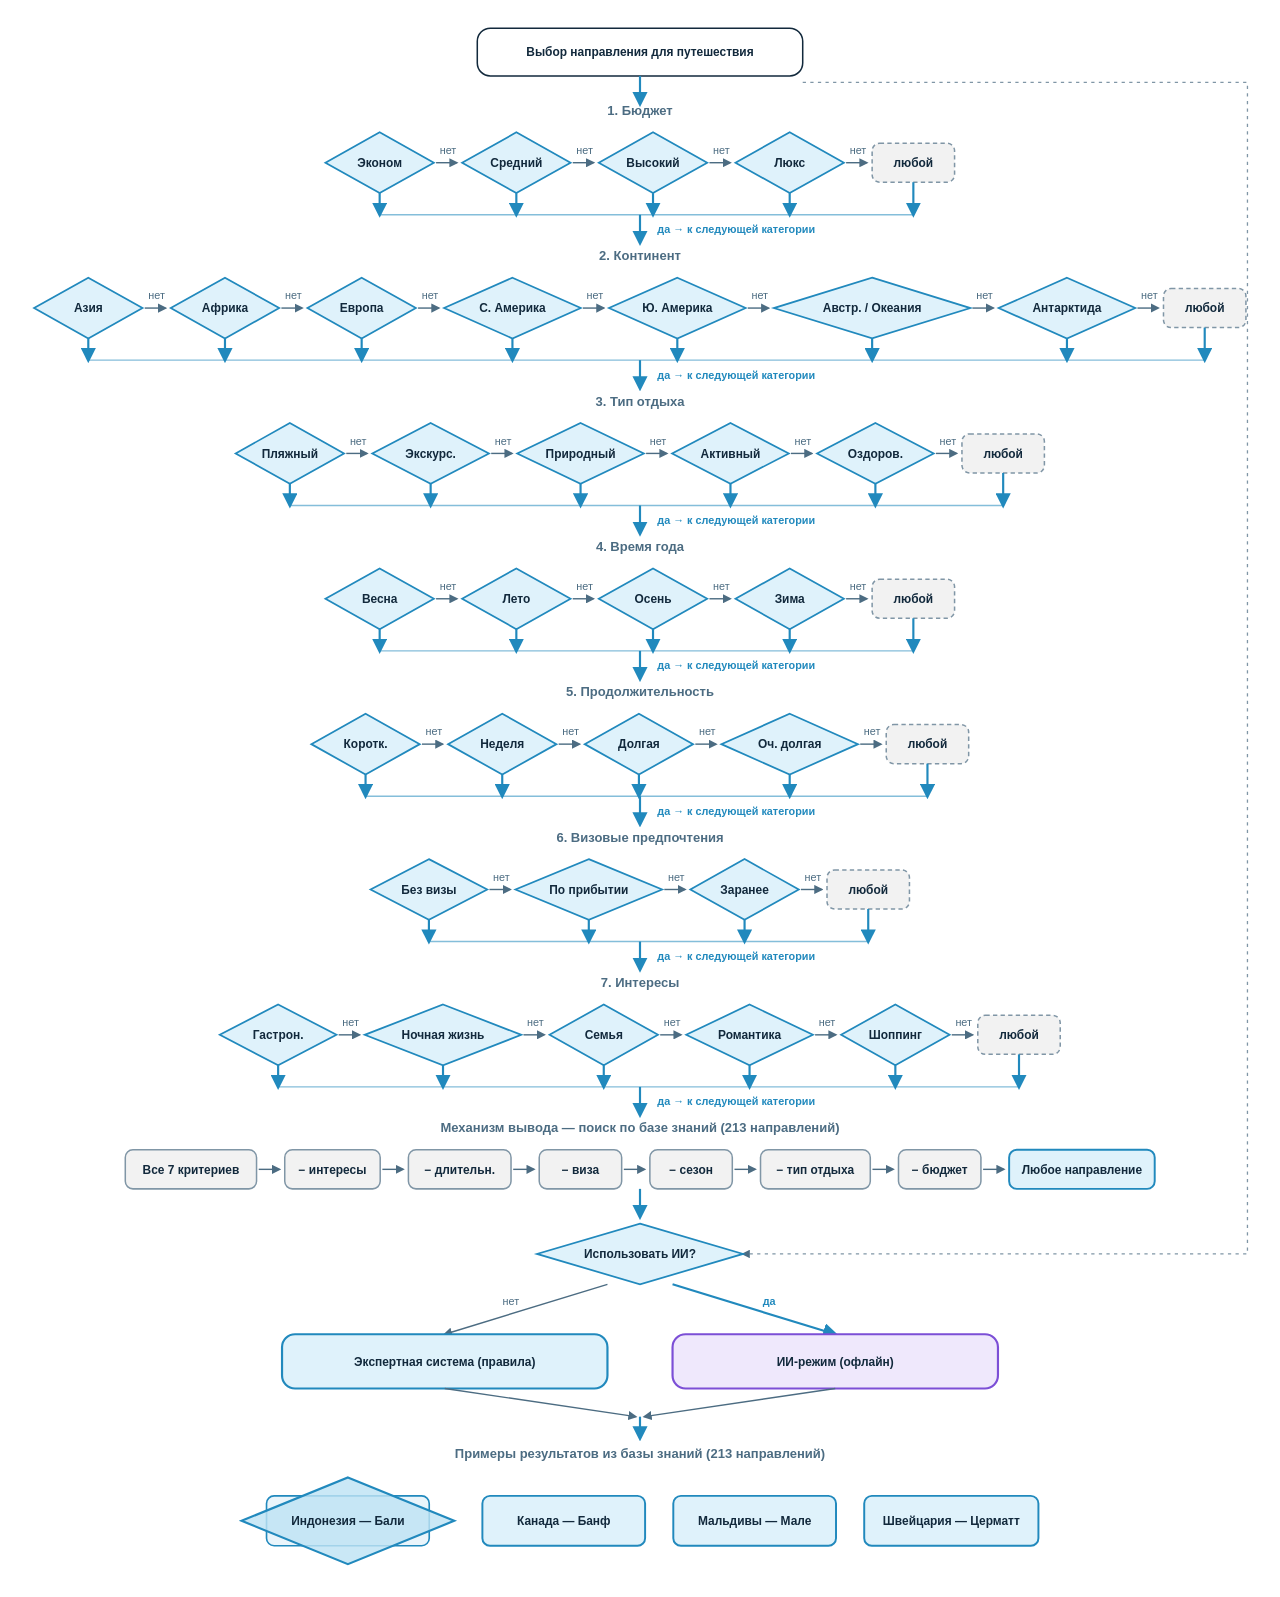
==== MyProgram/shema.html @ 43edcd1a "first commit" ====
<!DOCTYPE html>
<html lang="ru">
<head>
<meta charset="UTF-8">
<title>Схема</title>
<style>
  html, body {
    margin: 0;
    padding: 0;
    background: #ffffff;
    overflow-x: auto;
  }
  #diagram {
    display: block;
    min-width: 900px;
  }
  .node-text {
    fill: #12293c;
    font: 600 11px Arial, sans-serif;
  }
  .row-title {
    fill: #4c6c82;
    font: 700 12px Arial, sans-serif;
  }
  .edge-label {
    fill: #4c6c82;
    font: 500 10px Arial, sans-serif;
  }
  .edge-label-accent {
    fill: #2189bd;
    font: 700 10px Arial, sans-serif;
  }

  /* Ромб = вопрос (Да/Нет пользователю) */
  .q-diamond {
    fill: #dff2fb;
    stroke: #2189bd;
    stroke-width: 1.6;
  }
  /* Прямоугольник = ответ / результат / системное действие */
  .a-rect {
    fill: #ffffff;
    stroke: #12293c;
    stroke-width: 1.4;
  }
  .a-rect-wild {
    fill: #f2f2f2;
    stroke: #8096a6;
    stroke-width: 1.4;
    stroke-dasharray: 4 3;
  }
  .a-rect-stage {
    fill: #f2f2f2;
    stroke: #8096a6;
    stroke-width: 1.4;
  }
  .a-rect-final {
    fill: #dff2fb;
    stroke: #2189bd;
    stroke-width: 1.8;
  }
  .a-rect-rules {
    fill: #dff2fb;
    stroke: #2189bd;
    stroke-width: 2;
  }
  /* Наложенные ромб + прямоугольник - особый пример результата (ромб поверх, обе фигуры в одной голубой гамме) */
  .a-rect-overlay {
    fill: #eaf5fb;
    stroke: #2189bd;
    stroke-width: 1.5;
  }
  .q-diamond-overlay {
    fill: #bfe3f5;
    fill-opacity: 0.82;
    stroke: #2189bd;
    stroke-width: 2;
  }
  .a-rect-ai {
    fill: #efe8fc;
    stroke: #7c4fd6;
    stroke-width: 2;
  }

  .edge { stroke: #4c6c82; stroke-width: 1.3; fill: none; }
  .trunk { stroke: #2189bd; stroke-width: 2; fill: none; }
  .trunk-bus { stroke: #2189bd; stroke-width: 1.3; opacity: 0.55; }
  .bypass { stroke: #8096a6; stroke-width: 1.2; fill: none; stroke-dasharray: 3 4; }
  .mk-soft { fill: #4c6c82; }
  .mk-accent { fill: #2189bd; }
</style>
</head>
<body>
<svg id="diagram" viewBox="0 0 1180 1300" xmlns="http://www.w3.org/2000/svg">
  <defs>
    <marker id="arrow-soft" viewBox="0 0 10 10" refX="8" refY="5" markerWidth="6.5" markerHeight="6.5" orient="auto-start-reverse">
      <path d="M0,0 L10,5 L0,10 z" class="mk-soft"></path>
    </marker>
    <marker id="arrow-accent" viewBox="0 0 10 10" refX="8" refY="5" markerWidth="7" markerHeight="7" orient="auto-start-reverse">
      <path d="M0,0 L10,5 L0,10 z" class="mk-accent"></path>
    </marker>
  </defs>
</svg>

<script>
(function () {
  const SVG_NS = "http://www.w3.org/2000/svg";
  const svg = document.getElementById('diagram');
  const W = 1180;
  const CX = W / 2;
  const DIAMOND_H = 56;
  const RECT_H = 36;
  const NODE_GAP = 26;
  const STUB = 20;
  const ARROW_LEN = 26;
  const ROW_GAP_AFTER = 16;

  function el(tag, attrs, cls) {
    const e = document.createElementNS(SVG_NS, tag);
    for (const k in attrs) e.setAttribute(k, attrs[k]);
    if (cls) e.setAttribute('class', cls);
    return e;
  }
  function text(x, y, str, cls, anchor) {
    const t = el('text', { x: x, y: y, 'text-anchor': anchor || 'middle' }, cls);
    t.textContent = str;
    return t;
  }
  function diamondWidthFor(label) {
    return Math.max(100, 34 + label.length * 9.2);
  }
  function rectWidthFor(label) {
    return Math.max(76, 22 + label.length * 6.6);
  }

  // Ромб = вопрос "Да/Нет" пользователю
  function drawDiamond(cx, cy, w, h, label) {
    const hw = w / 2, hh = h / 2;
    const points = [
      cx + ',' + (cy - hh),
      (cx + hw) + ',' + cy,
      cx + ',' + (cy + hh),
      (cx - hw) + ',' + cy
    ].join(' ');
    svg.appendChild(el('polygon', { points: points }, 'q-diamond'));
    svg.appendChild(text(cx, cy + 4, label, 'node-text'));
    return { cx: cx, cy: cy, w: w, topY: cy - hh, bottomY: cy + hh };
  }

  // Прямоугольник = ответ / результат / системное действие
  function drawRectNode(cx, cy, w, h, label, cls) {
    const hw = w / 2, hh = h / 2;
    svg.appendChild(el('rect', { x: cx - hw, y: cy - hh, width: w, height: h, rx: 7 }, cls || 'a-rect'));
    svg.appendChild(text(cx, cy + 4, label, 'node-text'));
    return { cx: cx, cy: cy, w: w, topY: cy - hh, bottomY: cy + hh };
  }

  function bigRect(x, y, w, h, cls, lines) {
    svg.appendChild(el('rect', { x: x, y: y, width: w, height: h, rx: 12 }, cls));
    const midX = x + w / 2;
    if (lines.length === 1) {
      svg.appendChild(text(midX, y + h / 2 + 4, lines[0], 'node-text'));
    } else {
      svg.appendChild(text(midX, y + h / 2 - 3, lines[0], 'node-text'));
      svg.appendChild(text(midX, y + h / 2 + 15, lines[1], 'edge-label'));
    }
  }

  // --- Старт ---
  let cursorY = 26;
  const startW = 300, startH = 44;
  bigRect(CX - startW / 2, cursorY, startW, startH, 'a-rect', ['Выбор направления для путешествия']);
  const startBottomY = cursorY + startH;
  const toggleAnchorY = startBottomY + 6;
  const toggleAnchorX = CX + startW / 2;
  cursorY = startBottomY + ARROW_LEN;
  svg.appendChild(el('line', { x1: CX, y1: startBottomY, x2: CX, y2: cursorY, 'marker-end': 'url(#arrow-accent)' }, 'trunk'));
  cursorY += 10;

  function drawCascadeRow(n, title, options) {
    svg.appendChild(text(CX, cursorY, n + '. ' + title, 'row-title'));
    const nodesMeta = options.map(function (label) {
      return { label: label, w: diamondWidthFor(label), h: DIAMOND_H, diamond: true };
    });
    nodesMeta.push({ label: 'любой', w: rectWidthFor('любой'), h: RECT_H, diamond: false });

    const totalW = nodesMeta.reduce(function (s, m) { return s + m.w; }, 0) + NODE_GAP * (nodesMeta.length - 1);
    const maxH = Math.max.apply(null, nodesMeta.map(function (m) { return m.h; }));
    const rowMidY = cursorY + 16 + maxH / 2;

    let x = CX - totalW / 2;
    const nodes = [];
    nodesMeta.forEach(function (m) {
      const cxi = x + m.w / 2;
      const node = m.diamond
        ? drawDiamond(cxi, rowMidY, m.w, m.h, m.label)
        : drawRectNode(cxi, rowMidY, m.w, m.h, m.label, 'a-rect-wild');
      nodes.push(node);
      x += m.w + NODE_GAP;
    });

    nodes.forEach(function (node, i) {
      if (i === 0) return;
      const prev = nodes[i - 1];
      svg.appendChild(el('line', { x1: prev.cx + prev.w / 2 + 2, y1: rowMidY, x2: node.cx - node.w / 2 - 5, y2: rowMidY, 'marker-end': 'url(#arrow-soft)' }, 'edge'));
      svg.appendChild(text((prev.cx + prev.w / 2 + node.cx - node.w / 2) / 2, rowMidY - 8, 'нет', 'edge-label'));
    });

    const collectorY = rowMidY + maxH / 2 + STUB;
    nodes.forEach(function (node) {
      svg.appendChild(el('line', { x1: node.cx, y1: node.bottomY, x2: node.cx, y2: collectorY, 'marker-end': 'url(#arrow-accent)' }, 'trunk'));
    });
    svg.appendChild(el('line', { x1: nodes[0].cx, y1: collectorY, x2: nodes[nodes.length - 1].cx, y2: collectorY }, 'trunk-bus'));

    const nextY = collectorY + ARROW_LEN;
    svg.appendChild(el('line', { x1: CX, y1: collectorY, x2: CX, y2: nextY, 'marker-end': 'url(#arrow-accent)' }, 'trunk'));
    // Подпись стрелки сдвинута в сторону от самой линии, чтобы текст не наезжал на стрелку
    svg.appendChild(text(CX + 16, collectorY + (nextY - collectorY) / 2 + 4, 'да → к следующей категории', 'edge-label-accent', 'start'));
    cursorY = nextY + ROW_GAP_AFTER;
  }

  const CATEGORIES = [
    { title: 'Бюджет', options: ['Эконом', 'Средний', 'Высокий', 'Люкс'] },
    { title: 'Континент', options: ['Азия', 'Африка', 'Европа', 'С. Америка', 'Ю. Америка', 'Австр. / Океания', 'Антарктида'] },
    { title: 'Тип отдыха', options: ['Пляжный', 'Экскурс.', 'Природный', 'Активный', 'Оздоров.'] },
    { title: 'Время года', options: ['Весна', 'Лето', 'Осень', 'Зима'] },
    { title: 'Продолжительность', options: ['Коротк.', 'Неделя', 'Долгая', 'Оч. долгая'] },
    { title: 'Визовые предпочтения', options: ['Без визы', 'По прибытии', 'Заранее'] },
    { title: 'Интересы', options: ['Гастрон.', 'Ночная жизнь', 'Семья', 'Романтика', 'Шоппинг'] }
  ];
  CATEGORIES.forEach(function (cat, i) { drawCascadeRow(i + 1, cat.title, cat.options); });

  // --- Механизм вывода: 8-этапное ослабление условий (системные проверки, не вопросы) ---
  svg.appendChild(text(CX, cursorY, 'Механизм вывода — поиск по базе знаний (213 направлений)', 'row-title'));
  const relaxTop = cursorY + 16;
  const RELAX = ['Все 7 критериев', '− интересы', '− длительн.', '− виза', '− сезон', '− тип отдыха', '− бюджет', 'Любое направление'];
  {
    const widths = RELAX.map(rectWidthFor);
    const totalW = widths.reduce(function (a, b) { return a + b; }, 0) + NODE_GAP * (RELAX.length - 1);
    let x = CX - totalW / 2;
    const midY = relaxTop + RECT_H / 2;
    let prev = null;
    RELAX.forEach(function (label, i) {
      const w = widths[i];
      const cxi = x + w / 2;
      const isLast = i === RELAX.length - 1;
      const node = drawRectNode(cxi, midY, w, RECT_H, label, isLast ? 'a-rect-final' : 'a-rect-stage');
      if (prev) {
        svg.appendChild(el('line', { x1: prev.cx + prev.w / 2 + 2, y1: midY, x2: cxi - w / 2 - 5, y2: midY, 'marker-end': 'url(#arrow-soft)' }, 'edge'));
        svg.appendChild(text((prev.cx + prev.w / 2 + cxi - w / 2) / 2, midY - 8, '', 'edge-label'));
      }
      prev = node;
      x += w + NODE_GAP;
    });
    cursorY = midY + RECT_H / 2 + ARROW_LEN;
    svg.appendChild(el('line', { x1: CX, y1: midY + RECT_H / 2, x2: CX, y2: cursorY, 'marker-end': 'url(#arrow-accent)' }, 'trunk'));
  }
  cursorY += 6;

  // --- Финальный выбор: правила / ИИ (это вопрос пользователю -> ромб) ---
  const forkW = 190, forkH = 56;
  const forkNode = drawDiamond(CX, cursorY + forkH / 2, forkW, forkH, 'Использовать ИИ?');
  const forkBottom = forkNode.bottomY;
  cursorY = forkBottom + 46;

  const boxW = 300, boxH = 50, gapX = 60;
  const rulesX = CX - gapX / 2 - boxW;
  const aiX = CX + gapX / 2;

  svg.appendChild(el('line', { x1: CX - 30, y1: forkBottom, x2: rulesX + boxW / 2, y2: cursorY, 'marker-end': 'url(#arrow-soft)' }, 'edge'));
  svg.appendChild(text((CX - 30 + rulesX + boxW / 2) / 2 - 14, (forkBottom + cursorY) / 2 - 4, 'нет', 'edge-label'));
  svg.appendChild(el('line', { x1: CX + 30, y1: forkBottom, x2: aiX + boxW / 2, y2: cursorY, 'marker-end': 'url(#arrow-accent)' }, 'trunk'));
  svg.appendChild(text((CX + 30 + aiX + boxW / 2) / 2 + 14, (forkBottom + cursorY) / 2 - 4, 'да', 'edge-label-accent'));

  bigRect(rulesX, cursorY, boxW, boxH, 'a-rect-rules', ['Экспертная система (правила)']);
  bigRect(aiX, cursorY, boxW, boxH, 'a-rect-ai', ['ИИ-режим (офлайн)']);

  const boxBottom = cursorY + boxH;
  cursorY = boxBottom + ARROW_LEN;
  svg.appendChild(el('line', { x1: rulesX + boxW / 2, y1: boxBottom, x2: CX - 4, y2: cursorY, 'marker-end': 'url(#arrow-soft)' }, 'edge'));
  svg.appendChild(el('line', { x1: aiX + boxW / 2, y1: boxBottom, x2: CX + 4, y2: cursorY, 'marker-end': 'url(#arrow-soft)' }, 'edge'));

  const mergeY = cursorY + 20;
  svg.appendChild(el('line', { x1: CX, y1: cursorY, x2: CX, y2: mergeY, 'marker-end': 'url(#arrow-accent)' }, 'trunk'));
  cursorY = mergeY + 18;

  // Примеры реальных результатов из базы знаний (не абстрактная заглушка, а то, что
  // действительно может выдать движок). "Индонезия — Бали" - ромб и прямоугольник наложены
  // друг на друга: это направление, которое реально выпало в тестовом прогоне ИИ-режима.
  svg.appendChild(text(CX, cursorY, 'Примеры результатов из базы знаний (213 направлений)', 'row-title'));
  const exTop = cursorY + 18;

  function drawExampleNode(cx, cy, label, special) {
    const w = Math.max(150, 20 + label.length * 7.4);
    const h = 46;
    if (!special) return drawRectNode(cx, cy, w, h, label, 'a-rect-final');

    const dw = w + 46, dh = h + 34;
    const hw = dw / 2, hh = dh / 2;
    const points = [
      cx + ',' + (cy - hh),
      (cx + hw) + ',' + cy,
      cx + ',' + (cy + hh),
      (cx - hw) + ',' + cy
    ].join(' ');
    svg.appendChild(el('rect', { x: cx - w / 2, y: cy - h / 2, width: w, height: h, rx: 7 }, 'a-rect-overlay'));
    svg.appendChild(el('polygon', { points: points }, 'q-diamond-overlay'));
    svg.appendChild(text(cx, cy + 4, label, 'node-text'));
    return { cx: cx, w: dw, topY: cy - hh, bottomY: cy + hh };
  }

  const EXAMPLES = [
    { label: 'Индонезия — Бали', special: true },
    { label: 'Канада — Банф', special: false },
    { label: 'Мальдивы — Мале', special: false },
    { label: 'Швейцария — Церматт', special: false }
  ];
  const exWidths = EXAMPLES.map(function (e) {
    const baseW = Math.max(150, 20 + e.label.length * 7.4);
    return e.special ? baseW + 46 : baseW;
  });
  const exMaxH = 80; // высота самого высокого элемента ряда (наложенный ромб)
  const exMidY = exTop + exMaxH / 2;
  const exTotalW = exWidths.reduce(function (a, b) { return a + b; }, 0) + NODE_GAP * (EXAMPLES.length - 1);
  let ex = CX - exTotalW / 2;
  EXAMPLES.forEach(function (e, i) {
    const node = drawExampleNode(ex + exWidths[i] / 2, exMidY, e.label, e.special);
    ex += exWidths[i] + NODE_GAP;
  });
  cursorY = exMidY + exMaxH / 2 + 20;

  // Пунктир: состояние тумблера выбрано в начале, но учитывается только у финального ромба
  const bypassX = W - 30;
  const bp = el('path', {
    d: 'M ' + toggleAnchorX + ' ' + toggleAnchorY +
       ' L ' + bypassX + ' ' + toggleAnchorY +
       ' L ' + bypassX + ' ' + forkNode.cy +
       ' L ' + (CX + forkW / 2) + ' ' + forkNode.cy,
    'marker-end': 'url(#arrow-soft)'
  }, 'bypass');
  svg.insertBefore(bp, svg.firstChild.nextSibling);

  svg.setAttribute('viewBox', '0 0 ' + W + ' ' + (cursorY + 10));
})();
</script>
</body>
</html>
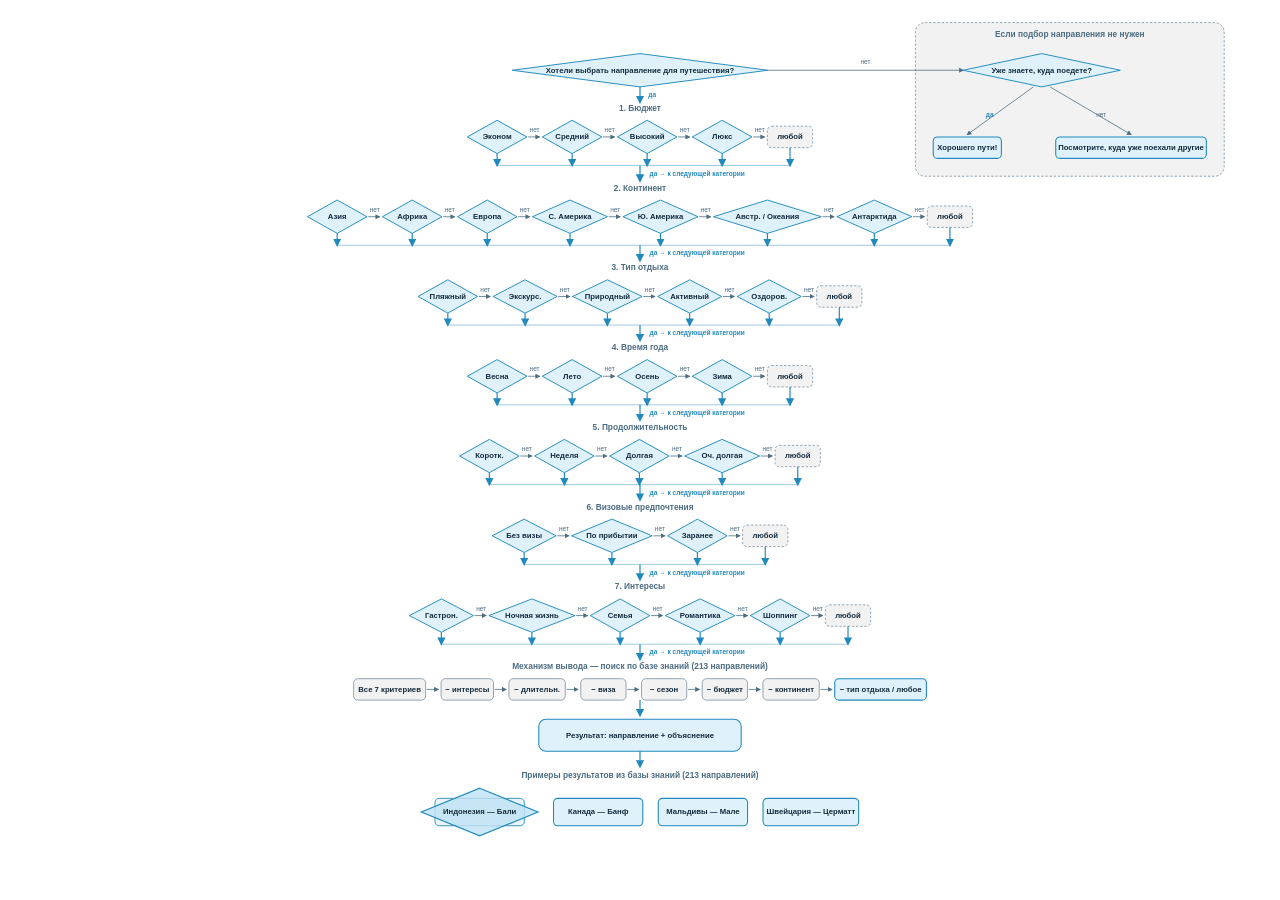
==== commit 06e22e0e: "Add entry gate flow (desktop + web): ask whether destination picking is wanted - QuestionWizard (PyQ" ====
--- a/MyProgram/shema.html
+++ b/MyProgram/shema.html
@@ -16,19 +16,19 @@
   }
   .node-text {
     fill: #12293c;
-    font: 600 11px Arial, sans-serif;
+    font: 600 13px Arial, sans-serif;
   }
   .row-title {
     fill: #4c6c82;
-    font: 700 12px Arial, sans-serif;
+    font: 700 14px Arial, sans-serif;
   }
   .edge-label {
     fill: #4c6c82;
-    font: 500 10px Arial, sans-serif;
+    font: 500 11px Arial, sans-serif;
   }
   .edge-label-accent {
     fill: #2189bd;
-    font: 700 10px Arial, sans-serif;
+    font: 700 11px Arial, sans-serif;
   }
 
   /* Ромб = вопрос (Да/Нет пользователю) */
@@ -106,7 +106,7 @@
 (function () {
   const SVG_NS = "http://www.w3.org/2000/svg";
   const svg = document.getElementById('diagram');
-  const W = 1180;
+  const W = 2150;
   const CX = W / 2;
   const DIAMOND_H = 56;
   const RECT_H = 36;
@@ -166,16 +166,58 @@
     }
   }
 
-  // --- Старт ---
-  let cursorY = 26;
-  const startW = 300, startH = 44;
-  bigRect(CX - startW / 2, cursorY, startW, startH, 'a-rect', ['Выбор направления для путешествия']);
-  const startBottomY = cursorY + startH;
-  const toggleAnchorY = startBottomY + 6;
-  const toggleAnchorX = CX + startW / 2;
-  cursorY = startBottomY + ARROW_LEN;
-  svg.appendChild(el('line', { x1: CX, y1: startBottomY, x2: CX, y2: cursorY, 'marker-end': 'url(#arrow-accent)' }, 'trunk'));
-  cursorY += 10;
+  // --- Входная развилка: решение использовать мастер подбора ---
+  let cursorY = 90;
+  const gateLabel = 'Хотели выбрать направление для путешествия?';
+  const gateW = diamondWidthFor(gateLabel);
+  const gateCY = cursorY + DIAMOND_H / 2;
+
+  // Ветка "нет" - считаем позиции заранее, чтобы нарисовать подложку до самих узлов
+  // (подложка должна быть ПОД узлами, то есть попасть в DOM раньше них)
+  const q2Label = 'Уже знаете, куда поедете?';
+  const q2W = diamondWidthFor(q2Label);
+  const q2CX = CX + gateW / 2 + 460;
+  const q2CY = gateCY;
+
+  const exit1Label = 'Хорошего пути!';
+  const exit1W = rectWidthFor(exit1Label);
+  const exit1CX = q2CX - 125;
+  const exitCY = q2CY + 130;
+
+  const exit2Label = 'Посмотрите, куда уже поехали другие';
+  const exit2W = rectWidthFor(exit2Label);
+  const exit2CX = q2CX + 150;
+
+  const branchPad = 30;
+  const branchLeft = Math.min(q2CX - q2W / 2, exit1CX - exit1W / 2) - branchPad;
+  const branchRight = Math.max(q2CX + q2W / 2, exit2CX + exit2W / 2) + branchPad;
+  const branchTop = q2CY - DIAMOND_H / 2 - branchPad - 22;
+  const branchBottom = exitCY + RECT_H / 2 + branchPad;
+  svg.appendChild(el('rect', {
+    x: branchLeft, y: branchTop, width: branchRight - branchLeft, height: branchBottom - branchTop, rx: 16
+  }, 'a-rect-wild'));
+  svg.appendChild(text((branchLeft + branchRight) / 2, branchTop + 24, 'Если подбор направления не нужен', 'row-title'));
+
+  // Сам узел входной развилки и стрелка "нет" к уточняющему вопросу
+  const gateNode = drawDiamond(CX, gateCY, gateW, DIAMOND_H, gateLabel);
+  svg.appendChild(el('line', { x1: gateNode.cx + gateW / 2, y1: gateNode.cy, x2: q2CX - q2W / 2, y2: q2CY, 'marker-end': 'url(#arrow-soft)' }, 'edge'));
+  svg.appendChild(text((gateNode.cx + gateW / 2 + q2CX - q2W / 2) / 2, gateNode.cy - 10, 'нет', 'edge-label'));
+
+  const q2Node = drawDiamond(q2CX, q2CY, q2W, DIAMOND_H, q2Label);
+
+  svg.appendChild(el('line', { x1: q2CX - 14, y1: q2Node.bottomY, x2: exit1CX, y2: exitCY - RECT_H / 2 - 4, 'marker-end': 'url(#arrow-soft)' }, 'edge'));
+  svg.appendChild(text((q2CX - 14 + exit1CX) / 2 - 18, (q2Node.bottomY + exitCY) / 2, 'да', 'edge-label-accent'));
+  drawRectNode(exit1CX, exitCY, exit1W, RECT_H, exit1Label, 'a-rect-final');
+
+  svg.appendChild(el('line', { x1: q2CX + 14, y1: q2Node.bottomY, x2: exit2CX, y2: exitCY - RECT_H / 2 - 4, 'marker-end': 'url(#arrow-soft)' }, 'edge'));
+  svg.appendChild(text((q2CX + 14 + exit2CX) / 2 + 18, (q2Node.bottomY + exitCY) / 2, 'нет', 'edge-label'));
+  drawRectNode(exit2CX, exitCY, exit2W, RECT_H, exit2Label, 'a-rect-final');
+
+  // Ветка "да" - ведёт сразу в каскад вопросов, без промежуточного блока
+  cursorY = gateNode.bottomY + ARROW_LEN;
+  svg.appendChild(el('line', { x1: CX, y1: gateNode.bottomY, x2: CX, y2: cursorY, 'marker-end': 'url(#arrow-accent)' }, 'trunk'));
+  svg.appendChild(text(CX + 14, gateNode.bottomY + (cursorY - gateNode.bottomY) / 2 + 4, 'да', 'edge-label-accent', 'start'));
+  cursorY += 14;
 
   function drawCascadeRow(n, title, options) {
     svg.appendChild(text(CX, cursorY, n + '. ' + title, 'row-title'));
@@ -233,7 +275,7 @@
   // --- Механизм вывода: 8-этапное ослабление условий (системные проверки, не вопросы) ---
   svg.appendChild(text(CX, cursorY, 'Механизм вывода — поиск по базе знаний (213 направлений)', 'row-title'));
   const relaxTop = cursorY + 16;
-  const RELAX = ['Все 7 критериев', '− интересы', '− длительн.', '− виза', '− сезон', '− тип отдыха', '− бюджет', 'Любое направление'];
+  const RELAX = ['Все 7 критериев', '− интересы', '− длительн.', '− виза', '− сезон', '− бюджет', '− континент', '− тип отдыха / любое'];
   {
     const widths = RELAX.map(rectWidthFor);
     const totalW = widths.reduce(function (a, b) { return a + b; }, 0) + NODE_GAP * (RELAX.length - 1);
@@ -257,32 +299,16 @@
   }
   cursorY += 6;
 
-  // --- Финальный выбор: правила / ИИ (это вопрос пользователю -> ромб) ---
-  const forkW = 190, forkH = 56;
-  const forkNode = drawDiamond(CX, cursorY + forkH / 2, forkW, forkH, 'Использовать ИИ?');
-  const forkBottom = forkNode.bottomY;
-  cursorY = forkBottom + 46;
-
-  const boxW = 300, boxH = 50, gapX = 60;
-  const rulesX = CX - gapX / 2 - boxW;
-  const aiX = CX + gapX / 2;
-
-  svg.appendChild(el('line', { x1: CX - 30, y1: forkBottom, x2: rulesX + boxW / 2, y2: cursorY, 'marker-end': 'url(#arrow-soft)' }, 'edge'));
-  svg.appendChild(text((CX - 30 + rulesX + boxW / 2) / 2 - 14, (forkBottom + cursorY) / 2 - 4, 'нет', 'edge-label'));
-  svg.appendChild(el('line', { x1: CX + 30, y1: forkBottom, x2: aiX + boxW / 2, y2: cursorY, 'marker-end': 'url(#arrow-accent)' }, 'trunk'));
-  svg.appendChild(text((CX + 30 + aiX + boxW / 2) / 2 + 14, (forkBottom + cursorY) / 2 - 4, 'да', 'edge-label-accent'));
-
-  bigRect(rulesX, cursorY, boxW, boxH, 'a-rect-rules', ['Экспертная система (правила)']);
-  bigRect(aiX, cursorY, boxW, boxH, 'a-rect-ai', ['ИИ-режим (офлайн)']);
-
-  const boxBottom = cursorY + boxH;
-  cursorY = boxBottom + ARROW_LEN;
-  svg.appendChild(el('line', { x1: rulesX + boxW / 2, y1: boxBottom, x2: CX - 4, y2: cursorY, 'marker-end': 'url(#arrow-soft)' }, 'edge'));
-  svg.appendChild(el('line', { x1: aiX + boxW / 2, y1: boxBottom, x2: CX + 4, y2: cursorY, 'marker-end': 'url(#arrow-soft)' }, 'edge'));
-
-  const mergeY = cursorY + 20;
-  svg.appendChild(el('line', { x1: CX, y1: cursorY, x2: CX, y2: mergeY, 'marker-end': 'url(#arrow-accent)' }, 'trunk'));
-  cursorY = mergeY + 18;
+  // --- Результат: прямой переход от механизма вывода к результату (без выбора ИИ-режима -
+  // этот вопрос в текущей версии приложения пользователю не задаётся) ---
+  const resultLabel = 'Результат: направление + объяснение';
+  const resultW = Math.max(340, 40 + resultLabel.length * 7.2);
+  const resultH = 54;
+  bigRect(CX - resultW / 2, cursorY, resultW, resultH, 'a-rect-final', [resultLabel]);
+  const resultBottom = cursorY + resultH;
+  cursorY = resultBottom + ARROW_LEN;
+  svg.appendChild(el('line', { x1: CX, y1: resultBottom, x2: CX, y2: cursorY, 'marker-end': 'url(#arrow-accent)' }, 'trunk'));
+  cursorY += 18;
 
   // Примеры реальных результатов из базы знаний (не абстрактная заглушка, а то, что
   // действительно может выдать движок). "Индонезия — Бали" - ромб и прямоугольник наложены
@@ -329,17 +355,6 @@
   });
   cursorY = exMidY + exMaxH / 2 + 20;
 
-  // Пунктир: состояние тумблера выбрано в начале, но учитывается только у финального ромба
-  const bypassX = W - 30;
-  const bp = el('path', {
-    d: 'M ' + toggleAnchorX + ' ' + toggleAnchorY +
-       ' L ' + bypassX + ' ' + toggleAnchorY +
-       ' L ' + bypassX + ' ' + forkNode.cy +
-       ' L ' + (CX + forkW / 2) + ' ' + forkNode.cy,
-    'marker-end': 'url(#arrow-soft)'
-  }, 'bypass');
-  svg.insertBefore(bp, svg.firstChild.nextSibling);
-
   svg.setAttribute('viewBox', '0 0 ' + W + ' ' + (cursorY + 10));
 })();
 </script>
